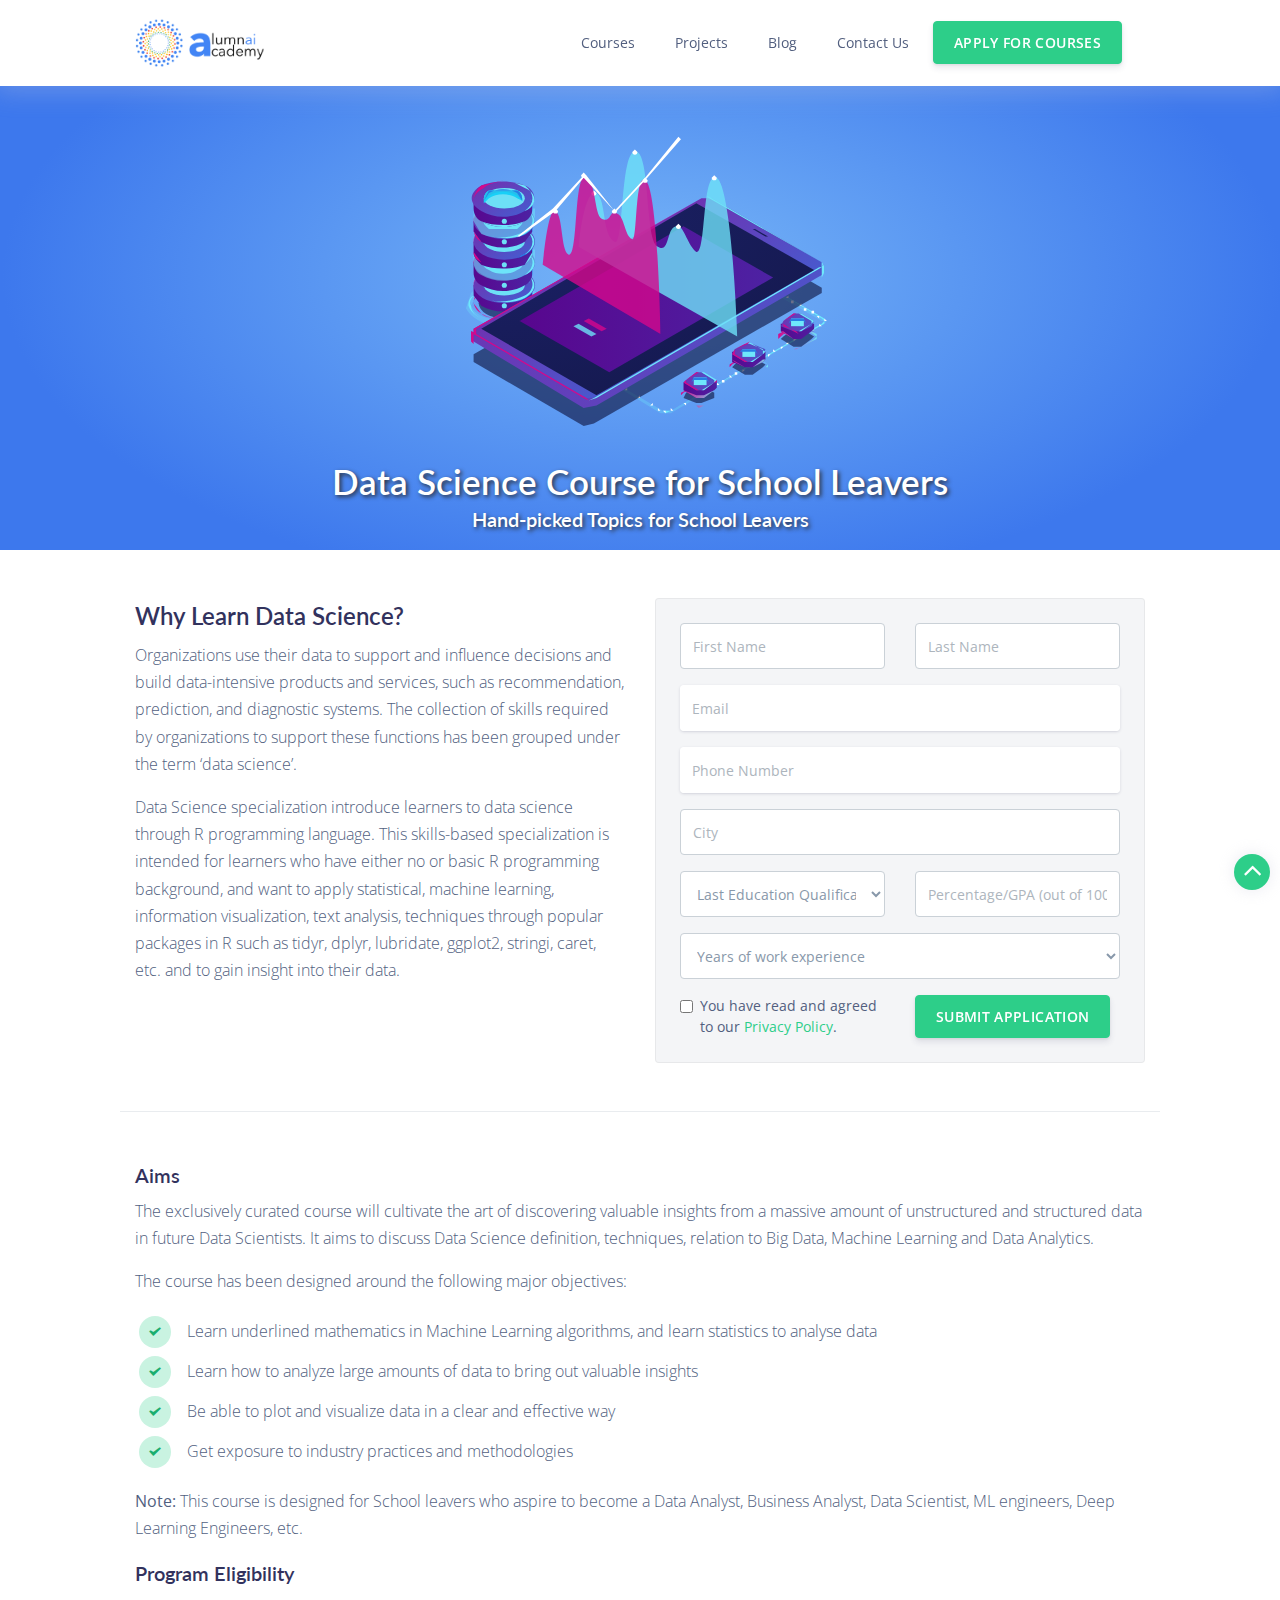
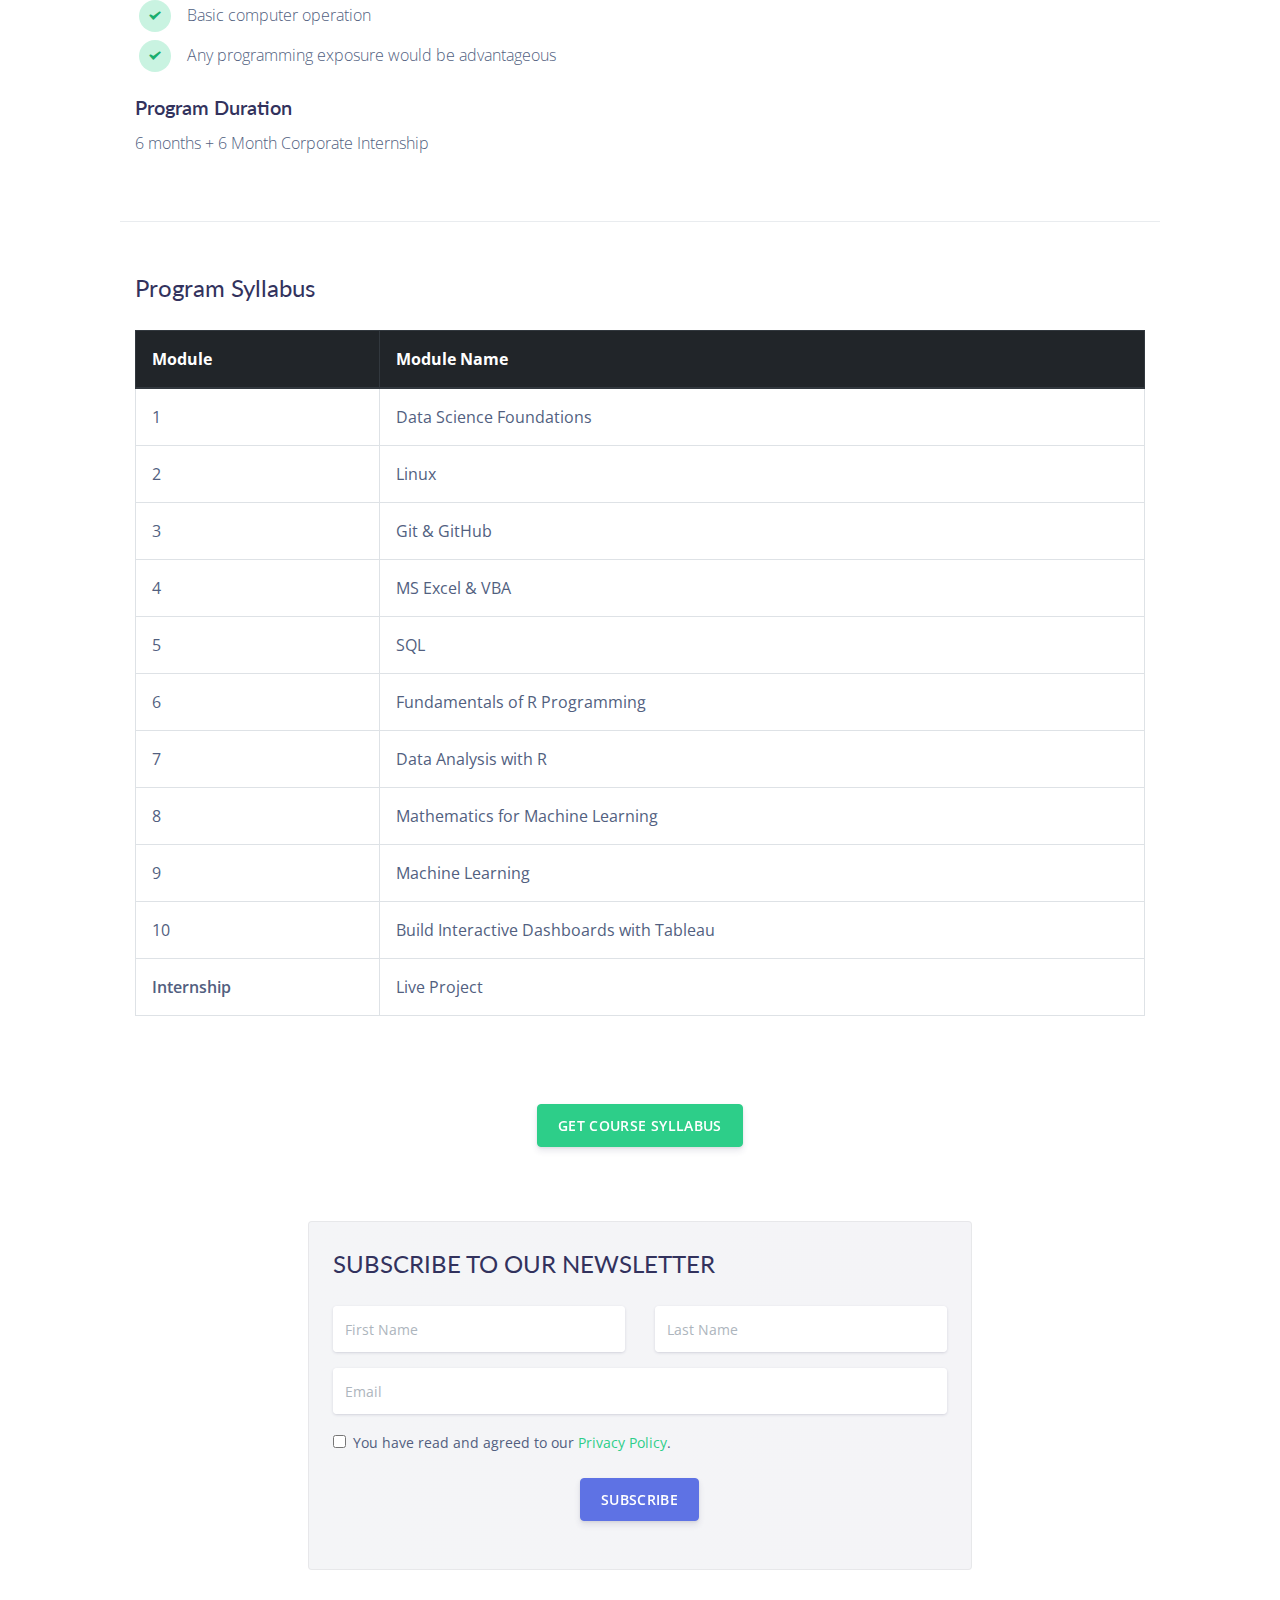
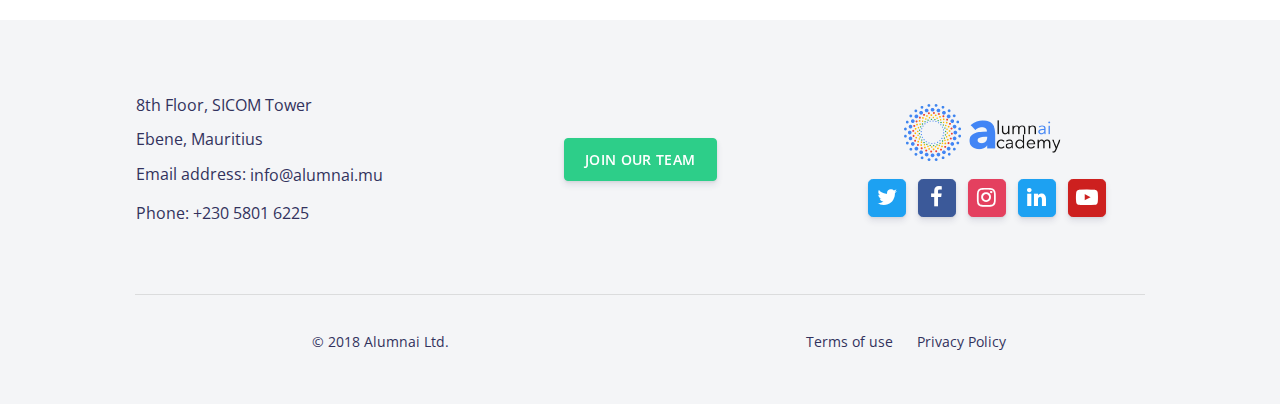
==== data-science-course-for-school-leavers.html @ 4c39f092 "Initial Commit" ====
<!DOCTYPE html>
<html lang="en">

<head>
    <meta charset="UTF-8">
    <meta name="viewport" content="width=device-width, initial-scale=1, shrink-to-fit=no">
    <meta name="description" content="Data Science internship live project to apply fundamentals using R Programming">
    <meta name="keywords" content="Data Science Projects,Data Science Programs,Data Science Specialization,fundamentals of datascience">
    <title>AlumnAI : Data Science Course for School Leavers</title>
    <link rel="shortcut icon" href="/assets/img/favicon-32x32.png" type="image/png">

    <!-- Google Tag Manager -->
    <script>(function(w,d,s,l,i){w[l]=w[l]||[];w[l].push({'gtm.start':
new Date().getTime(),event:'gtm.js'});var f=d.getElementsByTagName(s)[0],
j=d.createElement(s),dl=l!='dataLayer'?'&l='+l:'';j.async=true;j.src=
'https://www.googletagmanager.com/gtm.js?id='+i+dl;f.parentNode.insertBefore(j,f);
})(window,document,'script','dataLayer','GTM-K5B4SJC');</script>
    <!-- End Google Tag Manager -->


    <!-- Fonts -->
    <link href='https://fonts.googleapis.com/css?family=Lato' rel='stylesheet'>
    <link href="https://fonts.googleapis.com/css?family=Open+Sans:300,400,600,700" rel="stylesheet">


    <!-- Icons -->
    <link href="assets/vendor/nucleo/css/nucleo.css" rel="stylesheet">
    <link href="assets/css/perfect-scrollbar.css" rel="stylesheet">
    <link href="assets/vendor/font-awesome/css/font-awesome.min.css" rel="stylesheet">
    <link href="assets/css/material-scrolltop.css" rel="stylesheet" type="text/css">

    <!-- Theme CSS -->
    <link type="text/css" href="assets/css/argon.min.css" rel="stylesheet">
    <!-- <link rel="stylesheet" href="assets/css/starrr.css"> -->
    <link rel="stylesheet" href="assets/css/style.min.css">
</head>

<body>
    <!-- Google Tag Manager (noscript) -->
    <noscript><iframe src="https://www.googletagmanager.com/ns.html?id=GTM-K5B4SJC" height="0" width="0" style="display:none;visibility:hidden"></iframe></noscript>
    <!-- End Google Tag Manager (noscript) -->

    <header class="header-global">
        <nav id="navbar-main" class="navbar navbar-main navbar-expand-lg navbar-default fixed-top">
            <div class="container">
                <a class="navbar-brand mr-lg-5" href="/">
                    <div class="brand-img-wrapper"><img src="/assets/img/logo.png" alt="logo" style="height: 50px;"></div>
                </a>
                <button class="navbar-toggler" type="button" data-toggle="collapse" data-target="#navbar_global"
                    aria-controls="navbar_global" aria-expanded="false" aria-label="Toggle navigation">
                    <span class="navbar-toggler-icon"></span>
                </button>
                <div class="navbar-collapse collapse" id="navbar_global">
                    <div class="navbar-collapse-header">
                        <div class="row">
                            <div class="col-6 collapse-brand">
                                <a href="/">
                                    <img src="/assets/img/logo.png" alt="logo" style="height: 50px;">
                                </a>
                            </div>
                            <div class="col-6 collapse-close">
                                <button type="button" class="navbar-toggler" data-toggle="collapse" data-target="#navbar_global"
                                    aria-controls="navbar_global" aria-expanded="false" aria-label="Toggle navigation">
                                    <span></span>
                                    <span></span>
                                </button>
                            </div>
                        </div>
                    </div>

                    <div class="d-md-flex align-items-md-center justify-content-end" style="width: 100%;">
                        <ul class="navbar-nav navbar-nav-hover align-items-lg-center col-auto">
                            <!-- <li class="nav-item dropdown">
                        <a href="#" class="nav-link" data-toggle="dropdown" role="button">
                            <i class="ni ni-ui-04 d-lg-none"></i>
                            <span class="nav-link-inner--text">Programs</span>
                        </a>
                        <div class="dropdown-menu dropdown-menu-xl">
                            <div class="dropdown-menu-inner">
                                <a href="#" class="media d-flex align-items-center">
                                    <div class="media-body ml-3">
                                    <h6 class="heading text-primary mb-md-1">Data Sciences</h6>
                                    </div>
                                </a>
                                <a href="#" class="media d-flex align-items-center">
                                    <div class="media-body ml-3">
                                    <h6 class="heading text-primary mb-md-1">Marketing & Management</h6>
                                    </div>
                                </a>
                                <a href="#" class="media d-flex align-items-center">
                                    <div class="media-body ml-3">
                                    <h6 class="heading text-primary mb-md-1">Product Management</h6>
                                    </div>
                                </a>
                                <a href="#" class="media d-flex align-items-center">
                                    <div class="media-body ml-3">
                                    <h6 class="heading text-primary mb-md-1">Entrepreneurship</h6>
                                    </div>
                                </a>
                                <a href="#" class="media d-flex align-items-center">
                                    <div class="media-body ml-3">
                                    <h6 class="heading text-primary mb-md-1">Technology</h6>
                                    </div>
                                </a>
                            </div>
                        </div>
                    </li> -->
                            <li class="nav-item dropdown">
                                <a href="#" class="nav-link" data-toggle="dropdown" role="button">
                                    Courses
                                </a>
                                <div class="dropdown-menu dropdown-menu-xl">
                                    <div class="dropdown-menu-inner">
                                        <a href="/data-science-course-for-school-leavers.html" class="media d-flex align-items-center">
                                            <div class="media-body ml-3">
                                                <h6 class="heading mb-md-1">Data Science Course for School Leavers</h6>
                                            </div>
                                        </a>
                                        <a href="/masters-degree-course-in-artificial-intelligence.html" class="media d-flex align-items-center">
                                            <div class="media-body ml-3">
                                                <h6 class="heading mb-md-1">Master's Degree Course in Artificial
                                                    Intelligence(Mauritius)</h6>
                                            </div>
                                        </a>
                                        <a href="/masters-degree-course-in-blockchain.html" class="media d-flex align-items-center">
                                            <div class="media-body ml-3">
                                                <h6 class="heading mb-md-1">Master's Degree Course in Blockchain(Mauritius)</h6>
                                            </div>
                                        </a>
                                        <a href="/masters-degree-course-in-cyber-security.html" class="media d-flex align-items-center">
                                            <div class="media-body ml-3">
                                                <h6 class="heading mb-md-1">Master’s Degree in Cyber Security(Mauritius)</h6>
                                            </div>
                                        </a>
                                    </div>
                                </div>
                            </li>
                            <li class="nav-item">
                                <a href="/projects.html" class="nav-link">Projects</a>
                            </li>
                            <!-- <li class="nav-item">
                                <a href="/case-studies.html" class="nav-link">Case Studies</a>
                            </li> -->
                            <li class="nav-item">
                                <a href="/blog" class="nav-link">Blog</a>
                            </li>
                            <li class="nav-item">
                                <a href="#" class="nav-link" data-toggle="modal" data-target="#contact-us-form">Contact
                                    Us</a>
                            </li>
                            <li class="nav-item">
                                <a href="#" class="btn btn-success" data-toggle="modal" data-target="#modal-form">Apply
                                    For Courses</a>
                            </li>
                        </ul>
                    </div>

                </div>
            </div>
        </nav>
    </header>
    <main>
        <span class="back-top"><i class="fa fa-angle-up"></i></span>

        <!---Hero-->
        <div class="position-relative">
            <!-- shape Hero -->
            <section class="section section-lg section-shaped course-banner-section course-banner-1 p-0">
                <div class="container">
                    <div class="m-inner-wrapper">
                        <h1 class="display-3 text-white text-center">Data Science Course for School Leavers</h1>
                        <h5 class="display-3 text-white text-center">Hand-picked Topics for School Leavers</h5>
                    </div>
                </div>
                <!-- SVG separator -->
                <!-- <div class="separator separator-bottom separator-skew">
    <svg x="0" y="0" viewBox="0 0 2560 100" preserveAspectRatio="none" version="1.1" xmlns="http://www.w3.org/2000/svg">
        <polygon class="fill-white" points="2560 0 2560 100 0 100"></polygon>
    </svg>
    </div> -->
            </section>
            <!-- 1st Hero Variation -->
        </div>

        <section>
            <div class="container">
                <div class="row mt-5">
                    <div class="col-sm-12 col-md-6">
                        <h4 class="font-weight-bold">Why Learn Data Science?</h4>
                        <p>Organizations use their data to support and influence decisions and build data-intensive
                            products and services, such as recommendation, prediction, and diagnostic systems. The
                            collection of skills required by organizations to support these functions has been grouped
                            under the term ‘data science’.</p>
                        <p>Data Science specialization introduce learners to data science through R programming
                            language. This skills-based specialization is intended for learners who have either no or
                            basic R programming background, and want to apply statistical, machine learning,
                            information visualization, text analysis, techniques through popular packages in R such as
                            tidyr, dplyr, lubridate, ggplot2, stringi, caret, etc. and to gain insight into their data.</p>
                    </div>
                    <div class="col-sm-12 col-md-6">
                        <div class="card bg-secondary">
                            <div class="card-body">
                                <form action="https://alumnai.us19.list-manage.com/subscribe/post" method="POST" role="form">
                                    <input type="hidden" name="u" value="807142b55d0b4fc44e444f06b">
                                    <input type="hidden" name="id" value="afd27370fe">
                                    <div class="row">
                                        <div class="col-md-6">
                                            <div class="form-group">
                                                <input type="text" class="form-control" placeholder="First Name" name="MERGE1"
                                                    required="required">
                                            </div>
                                        </div>
                                        <div class="col-md-6">
                                            <div class="form-group">
                                                <input type="text" placeholder="Last Name" class="form-control" name="MERGE2"
                                                    required="required" />
                                            </div>
                                        </div>
                                    </div>
                                    <div class="form-group mb-3">
                                        <div class="input-group input-group-alternative">
                                            <input class="form-control" placeholder="Email" type="email" name="MERGE0"
                                                required="required">
                                        </div>
                                    </div>
                                    <div class="form-group mb-3">
                                        <div class="input-group input-group-alternative">
                                            <input class="form-control" placeholder="Phone Number" type="number" name="MERGE4"
                                                required="required">
                                        </div>
                                    </div>
                                    <div class="row">
                                        <div class="col-md-12">
                                            <div class="form-group">
                                                <input type="text" placeholder="City" class="form-control" name="MERGE5"
                                                    required="required" />
                                            </div>
                                        </div>
                                    </div>
                                    <!-- <div class="row">
                                    <div class="col-md-6">
                                        <div class="form-group">
                                        <input type="password" class="form-control" placeholder="Create Password">
                                        </div>
                                    </div>
                                    <div class="col-md-6">
                                        <div class="form-group">
                                        <input type="text" placeholder="City" class="form-control" />
                                        </div>
                                    </div>
                                </div> -->
                                    <div class="row">
                                        <div class="col-md-6">
                                            <select name="MERGE6" data-name="degree" required="required" class="form-input form-control degree-level"
                                                aria-required="true">
                                                <option value="" selected="selected">Last Education Qualification</option>
                                                <option value="B.Tech">B.Tech</option>
                                                <option value="B.E">B.E</option>
                                                <option value="BCA">BCA</option>
                                                <option value="BBA">BBA</option>
                                                <option value="B.Arch">B.Arch</option>
                                                <option value="BSc">BSc</option>
                                                <option value="B.Com">B.Com</option>
                                                <option value="B.A.">B.A.</option>
                                                <option value="B.Stats">B.Stats</option>
                                                <option value="MCA">MCA</option>
                                                <option value="MBA">MBA</option>
                                                <option value="MSc">MSc</option>
                                                <option value="M.A.">M.A.</option>
                                                <option value="M.Com">M.Com</option>
                                                <option value="PhD">PhD</option>
                                                <option value="M.Tech">M.Tech</option>
                                                <option value="Others">Others</option>
                                            </select>
                                        </div>
                                        <div class="col-md-6">
                                            <div class="form-group">
                                                <input type="text" placeholder="Percentage/GPA (out of 100)" class="form-control"
                                                    name="MERGE7" required="required" />
                                            </div>
                                        </div>
                                    </div>
                                    <div class="form-group mb-3">
                                        <select name="MERGE8" required="required" class="form-input form-control total-Years-Of-Exp-level"
                                            aria-required="true">
                                            <option value="" selected="selected">Years of work experience</option>
                                            <option value="0 - 2 years">0 - 2 years</option>
                                            <option value="2 - 5 years">2 - 5 years</option>
                                            <option value="5 - 10 years">5 - 10 years</option>
                                            <option value="10 years and above">10 years and above</option>
                                        </select>
                                    </div>
                                    <div class="row">
                                        <div class="col-md-6">
                                            <div class="form-check">
                                                <input type="checkbox" class="form-check-input" id="exampleCheck15"
                                                    required="required">
                                                <label class="form-check-label" for="exampleCheck15">You have read and
                                                    agreed to our <a href="/privacy-policy.html">Privacy Policy</a>.</label>
                                            </div>
                                        </div>
                                        <div class="col-md-6">
                                            <button type="submit" class="btn btn-success btn-fluid">Submit Application</button>
                                        </div>
                                    </div>
                                </form>
                            </div>
                        </div>
                    </div>
                </div>
                <div class="row mt-5 py-5 border-top">
                    <div class="col-sm-12 col-md-12">
                        <h5 class="font-weight-bold">Aims</h5>
                        <p>The exclusively curated course will cultivate the art of discovering valuable insights from
                            a massive amount of unstructured and structured data in future Data Scientists. It aims to
                            discuss Data Science definition, techniques, relation to Big Data, Machine Learning and
                            Data Analytics. </p>
                        <p>The course has been designed around the following major objectives:
                            <ul class="list-unstyled mt-2">
                                <li class="py-1 pl-1">
                                    <div class="d-flex align-items-center">
                                        <div>
                                            <div class="badge badge-circle badge-success mr-3">
                                                <i class="ni ni-check-bold"></i>
                                            </div>
                                        </div>
                                        <div>
                                            <p class="mb-0">Learn underlined mathematics in Machine Learning
                                                algorithms, and learn statistics to analyse data</p>
                                        </div>
                                    </div>
                                </li>
                                <li class="py-1 pl-1">
                                    <div class="d-flex align-items-center">
                                        <div>
                                            <div class="badge badge-circle badge-success mr-3">
                                                <i class="ni ni-check-bold"></i>
                                            </div>
                                        </div>
                                        <div>
                                            <p class="mb-0">Learn how to analyze large amounts of data to bring out
                                                valuable insights</p>
                                        </div>
                                    </div>
                                </li>
                                <li class="py-1 pl-1">
                                    <div class="d-flex align-items-center">
                                        <div>
                                            <div class="badge badge-circle badge-success mr-3">
                                                <i class="ni ni-check-bold"></i>
                                            </div>
                                        </div>
                                        <div>
                                            <p class="mb-0">Be able to plot and visualize data in a clear and effective
                                                way</p>
                                        </div>
                                    </div>
                                </li>
                                <li class="py-1 pl-1">
                                    <div class="d-flex align-items-center">
                                        <div>
                                            <div class="badge badge-circle badge-success mr-3">
                                                <i class="ni ni-check-bold"></i>
                                            </div>
                                        </div>
                                        <div>
                                            <p class="mb-0">Get exposure to industry practices and methodologies</p>
                                        </div>
                                    </div>
                                </li>
                            </ul>
                        </p>
                        <p><strong>Note:</strong> This course is designed for School leavers who aspire to become a
                            Data Analyst,
                            Business Analyst, Data Scientist, ML engineers, Deep Learning Engineers, etc.</p>
                        <h5 class="font-weight-bold">Program Eligibility</h5>
                        <ul class="list-unstyled mt-2">
                            <li class="py-1 pl-1">
                                <div class="d-flex align-items-center">
                                    <div>
                                        <div class="badge badge-circle badge-success mr-3">
                                            <i class="ni ni-check-bold"></i>
                                        </div>
                                    </div>
                                    <div>
                                        <p class="mb-0">Basic computer operation</p>
                                    </div>
                                </div>
                            </li>
                            <li class="py-1 pl-1">
                                <div class="d-flex align-items-center">
                                    <div>
                                        <div class="badge badge-circle badge-success mr-3">
                                            <i class="ni ni-check-bold"></i>
                                        </div>
                                    </div>
                                    <div>
                                        <p class="mb-0">Any programming exposure would be advantageous</p>
                                    </div>
                                </div>
                            </li>
                        </ul>
                        <h5 class="font-weight-bold">Program Duration</h5>
                        <p>6 months + 6 Month Corporate Internship</p>
                        <!-- <h5 class="font-weight-bold">Target Audience:</h5>
                        <p>This course is designed for the aspiring Data Analyst, Business Analyst, Data Scientist, ML
                            engineers, Deep Learning Engineers</p> -->
                    </div>
                </div>
                <!-- <div class="row">
            <h4>Program Syllabus</h4>
            <p>The curriculum has been developed by IIIT Bangalore and Natural Language Processing companies. This program will teach you end to end skills - a thorough understanding of fundamental concepts and thinking beyond tools.</p>
            
            <div id="accordion" style="width: 100%;">
                    <div class="card">
                        <div class="card-header py-1 pl-1 bg-primary" id="headingOne">
                        <h5 class="mb-0">
                            <button class="btn btn-link text-left text-white btn-block btn-icon" data-toggle="collapse" data-target="#collapseOne" aria-expanded="true" aria-controls="collapseOne">
                                <span class="btn-inner--icon"><i class="ni ni-fat-add"></i></span>
                                <span class="btn-inner--text">Preparatory Sessions</span>
                            </button>
                        </h5>
                        </div>
                    
                        <div id="collapseOne" class="collapse show" aria-labelledby="headingOne" data-parent="#accordion">
                        <div class="card-body">
                            Lorem ipsum, dolor sit amet consectetur adipisicing elit. Corporis reprehenderit, consectetur autem nemo hic numquam architecto quia, magnam rem ullam nesciunt. Quibusdam cumque earum repellendus recusandae rerum, corporis suscipit impedit.Lorem ipsum dolor sit amet consectetur adipisicing elit. Repudiandae, temporibus iure! Iste beatae earum officia nostrum tenetur cupiditate est, quia itaque, repellendus rerum sunt exercitationem incidunt, voluptatum aperiam. Odit, ipsum.
                        </div>
                        </div>
                    </div>
                    <div class="card">
                        <div class="card-header py-1 pl-1 bg-primary" id="heading-2">
                        <h5 class="mb-0">
                            <button class="btn btn-link text-left text-white btn-block btn-icon" data-toggle="collapse" data-target="#collapse-2" aria-expanded="false" aria-controls="collapse-2">
                                <span class="btn-inner--icon"><i class="ni ni-fat-add"></i></span>
                                <span class="btn-inner--text">Statistics Essentials</span>
                            </button>
                        </h5>
                        </div>
                    
                        <div id="collapse-2" class="collapse" aria-labelledby="heading-2" data-parent="#accordion">
                        <div class="card-body">
                            Lorem ipsum, dolor sit amet consectetur adipisicing elit. Corporis reprehenderit, consectetur autem nemo hic numquam architecto quia, magnam rem ullam nesciunt. Quibusdam cumque earum repellendus recusandae rerum, corporis suscipit impedit.Lorem ipsum dolor sit amet consectetur adipisicing elit. Repudiandae, temporibus iure! Iste beatae earum officia nostrum tenetur cupiditate est, quia itaque, repellendus rerum sunt exercitationem incidunt, voluptatum aperiam. Odit, ipsum.
                        </div>
                        </div>
                    </div>
                    <div class="card">
                        <div class="card-header py-1 pl-1 bg-primary" id="heading-3">
                        <h5 class="mb-0">
                            <button class="btn btn-link text-left text-white btn-block btn-icon" data-toggle="collapse" data-target="#collapse-3" aria-expanded="false" aria-controls="collapse-2">
                                <span class="btn-inner--icon"><i class="ni ni-fat-add"></i></span>
                                <span class="btn-inner--text">Foundational Machine Learning</span>
                            </button>
                        </h5>
                        </div>
                    
                        <div id="collapse-3" class="collapse" aria-labelledby="heading-3" data-parent="#accordion">
                        <div class="card-body">
                            Lorem ipsum, dolor sit amet consectetur adipisicing elit. Corporis reprehenderit, consectetur autem nemo hic numquam architecto quia, magnam rem ullam nesciunt. Quibusdam cumque earum repellendus recusandae rerum, corporis suscipit impedit.Lorem ipsum dolor sit amet consectetur adipisicing elit. Repudiandae, temporibus iure! Iste beatae earum officia nostrum tenetur cupiditate est, quia itaque, repellendus rerum sunt exercitationem incidunt, voluptatum aperiam. Odit, ipsum.
                        </div>
                        </div>
                    </div>
                    <div class="card">
                        <div class="card-header py-1 pl-1 bg-primary" id="heading-4">
                        <h5 class="mb-0">
                            <button class="btn btn-link text-left text-white btn-block btn-icon" data-toggle="collapse" data-target="#collapse-4" aria-expanded="false" aria-controls="collapse-2">
                                <span class="btn-inner--icon"><i class="ni ni-fat-add"></i></span>
                                <span class="btn-inner--text">Advanced Machine Learning</span>
                            </button>
                        </h5>
                        </div>
                    
                        <div id="collapse-4" class="collapse" aria-labelledby="heading-4" data-parent="#accordion">
                        <div class="card-body">
                            Lorem ipsum, dolor sit amet consectetur adipisicing elit. Corporis reprehenderit, consectetur autem nemo hic numquam architecto quia, magnam rem ullam nesciunt. Quibusdam cumque earum repellendus recusandae rerum, corporis suscipit impedit.Lorem ipsum dolor sit amet consectetur adipisicing elit. Repudiandae, temporibus iure! Iste beatae earum officia nostrum tenetur cupiditate est, quia itaque, repellendus rerum sunt exercitationem incidunt, voluptatum aperiam. Odit, ipsum.
                        </div>
                        </div>
                    </div>
                    <div class="card">
                        <div class="card-header py-1 pl-1 bg-primary" id="heading-5">
                        <h5 class="mb-0">
                            <button class="btn btn-link text-left text-white btn-block btn-icon" data-toggle="collapse" data-target="#collapse-5" aria-expanded="false" aria-controls="collapse-2">
                                <span class="btn-inner--icon"><i class="ni ni-fat-add"></i></span>
                                <span class="btn-inner--text">Natural Language Processing</span>
                            </button>
                        </h5>
                        </div>
                    
                        <div id="collapse-5" class="collapse" aria-labelledby="heading-5" data-parent="#accordion">
                        <div class="card-body">
                            Lorem ipsum, dolor sit amet consectetur adipisicing elit. Corporis reprehenderit, consectetur autem nemo hic numquam architecto quia, magnam rem ullam nesciunt. Quibusdam cumque earum repellendus recusandae rerum, corporis suscipit impedit.Lorem ipsum dolor sit amet consectetur adipisicing elit. Repudiandae, temporibus iure! Iste beatae earum officia nostrum tenetur cupiditate est, quia itaque, repellendus rerum sunt exercitationem incidunt, voluptatum aperiam. Odit, ipsum.
                        </div>
                        </div>
                    </div>
                </div>
        </div> -->
                <div class="row py-5 border-top">
                    <div class="col-sm-12 col-md-12">
                        <h4>Program Syllabus</h4>
                        <table class="table table-bordered mt-4">
                            <thead class="thead-dark">
                                <tr>
                                    <th scope="col">Module</th>
                                    <th scope="col">Module Name</th>
                                </tr>
                            </thead>
                            <tbody>
                                <tr>
                                    <td>1</td>
                                    <td>Data Science Foundations </td>
                                </tr>
                                <tr>
                                    <td>2</td>
                                    <td>Linux</td>
                                </tr>
                                <tr>
                                    <td>3</td>
                                    <td>Git & GitHub</td>
                                </tr>
                                <tr>
                                    <td>4</td>
                                    <td>MS Excel & VBA</td>
                                </tr>
                                <tr>
                                    <td>5</td>
                                    <td>SQL</td>
                                </tr>
                                <tr>
                                    <td>6</td>
                                    <td>Fundamentals of R Programming</td>
                                </tr>
                                <tr>
                                    <td>7</td>
                                    <td>Data Analysis with R</td>
                                </tr>
                                <tr>
                                    <td>8</td>
                                    <td>Mathematics for Machine Learning</td>
                                </tr>
                                <tr>
                                    <td>9</td>
                                    <td>Machine Learning</td>
                                </tr>
                                <tr>
                                    <td>10</td>
                                    <td>Build Interactive Dashboards with Tableau</td>
                                </tr>
                                <tr>
                                    <td class="font-weight-bold">Internship</td>
                                    <td>Live Project</td>
                                </tr>
                            </tbody>
                        </table>
                    </div>
                </div>
            </div>
        </section>
        <section class="py-4">
            <div class="container text-center">
                <button class="btn btn-success" data-toggle="modal" data-target="#modal-syllabus">GET COURSE SYLLABUS</button>
            </div>
        </section>
        <section class="content-section">
            <div class="container">
                <div class="row justify-content-center">
                    <div class="col-lg-8">
                        <div class="card bg-gradient-secondary">
                            <div class="card-body p-lg-4">
                                <h4>SUBSCRIBE TO OUR NEWSLETTER</h4>
                                <form action="https://alumnai.us19.list-manage.com/subscribe/post" method="POST" role="form"
                                    class="mt-4">
                                    <input type="hidden" name="u" value="807142b55d0b4fc44e444f06b">
                                    <input type="hidden" name="id" value="610ec03260">
                                    <div class="row">
                                        <div class="col-sm-12 col-md-6">
                                            <div class="form-group mb-3">
                                                <div class="input-group input-group-alternative">
                                                    <input class="form-control" placeholder="First Name" type="text"
                                                        name="MERGE1" required="required">
                                                </div>
                                            </div>
                                        </div>
                                        <div class="col-sm-12 col-md-6">
                                            <div class="form-group mb-3">
                                                <div class="input-group input-group-alternative">
                                                    <input class="form-control" placeholder="Last Name" type="text"
                                                        name="MERGE2" required="required">
                                                </div>
                                            </div>
                                        </div>
                                    </div>
                                    <div class="form-group mb-3">
                                        <div class="input-group input-group-alternative">
                                            <input class="form-control" placeholder="Email" type="email" name="MERGE0"
                                                required="required">
                                        </div>
                                    </div>
                                    <div class="form-check">
                                        <input type="checkbox" class="form-check-input" id="exampleCheck12" required="required">
                                        <label class="form-check-label" for="exampleCheck12">You have read and agreed
                                            to our <a href="/privacy-policy.html">Privacy Policy</a>.</label>
                                    </div>
                                    <div class="text-center">
                                        <button type="submit" class="btn btn-primary my-4">SUBSCRIBE</button>
                                    </div>
                                </form>
                            </div>
                        </div>
                    </div>
                </div>
            </div>
        </section>
        <!------------>
    </main>
    <footer class="footer pt-1">
        <div class="container">
            <div class="row row-grid align-items-center my-md">
                <div class="col-lg-4 d-flex justify-content-center">
                    <ul class="footer-list">
                        <li>8th Floor, SICOM Tower</li>
                        <li>Ebene, Mauritius</li>
                        <li>Email address: <svg height="30" width="200">
                                <text x="0" y="15" fill="#32325d"><svg height="30" width="200">
                                        <text x="0" y="20" fill="#32325d">info@alumnai.mu
                                        </text>
                                        Sorry, your browser does not support inline SVG.The email id is info@alumnai.mu
                                    </svg>
                                </text>
                                Sorry, your browser does not support inline SVG.The email id is <svg height="30" width="200">
                                    <text x="0" y="20" fill="#32325d">info@alumnai.mu
                                    </text>
                                    Sorry, your browser does not support inline SVG.The email id is info@alumnai.mu
                                </svg>
                            </svg></li>
                        <li>Phone: +230 5801 6225</li>
                    </ul>
                </div>
                <div class="col-lg-4 d-flex justify-content-center">
                    <a href="http://angel.co/AlumnAi" class="btn btn-success">Join Our Team</a>
                </div>
                <div class="col-lg-4 text-lg-center btn-wrapper justify-content-center">

                    <div class="col-sm-6 col-md-6 col-lg-6 text-center logo-in-the-footer ">
                        <img src="/assets/img/logo.png" alt="AlumnAi Academy">
                    </div>
                    <div class="col-sm-12 col-md-12 col-lg-12 pt-3 text-center">
                        <a target="_blank" href="https://twitter.com/AlumnAIAcademy" class="btn btn-neutral btn-icon-only btn-twitter btn-round btn-lg">
                            <i class="fa fa-twitter"></i>
                        </a>
                        <a target="_blank" href="https://www.facebook.com/alumnAIacademy/" class="btn btn-neutral btn-icon-only btn-facebook btn-round btn-lg">
                            <i class="fa fa-facebook"></i>
                        </a>
                        <a target="_blank" href="https://www.instagram.com/alumnaiacademy/" class="btn btn-neutral btn-icon-only btn-instagram btn-lg">
                            <i class="fa fa-instagram"></i>
                        </a>
                        <a target="_blank" href="https://www.linkedin.com/company/alumnai-academy " class="btn btn-neutral btn-icon-only btn-twitter btn-lg btn-round">
                            <i class="fa fa-linkedin"></i>
                        </a>
                        <a target="_blank" href="https://www.youtube.com/channel/UCIb_XjMd_xTw-1oLkEXlV1Q" class="btn btn-neutral btn-icon-only btn-youtube btn-lg btn-round">
                            <i class="fa fa-youtube-play"></i>
                        </a>
                    </div>
                </div>
            </div>
            <hr>
            <div class="row align-items-center justify-content-md-between">
                <div class="col-md-6 text-center">
                    <div class="copyright">
                        &copy; 2018
                        Alumnai Ltd.
                    </div>
                </div>
                <div class="col-md-6 d-flex justify-content-center">
                    <ul class="nav nav-footer justify-content-end">
                        <li class="nav-item">
                            <a href="/terms-of-use.html" class="nav-link" style="color: #32325d!important;">Terms of
                                use</a>
                        </li>
                        <li class="nav-item">
                            <a href="/privacy-policy.html" class="nav-link" style="color: #32325d!important;">Privacy
                                Policy</a>
                        </li>
                    </ul>
                </div>
            </div>
        </div>
    </footer>

    <!-- Modal -->
    <div class="modal fade" id="modal-form" tabindex="-1" role="dialog" aria-labelledby="modal-form" aria-hidden="true">
        <div class="modal-dialog modal- modal-dialog-centered modal-sm" role="document">
            <div class="modal-content">
                <div class="modal-body p-0">
                    <div class="card bg-secondary shadow border-0">
                        <div class="card-body px-lg-5 py-lg-5">
                            <div class="text-center text-muted mb-4">
                                <button type="button" class="close" data-dismiss="modal">&times;</button>
                                <h5>Register for AlumnAi</h5>
                            </div>
                            <form action="https://alumnai.us19.list-manage.com/subscribe/post" method="POST" role="form">
                                <input type="hidden" name="u" value="807142b55d0b4fc44e444f06b">
                                <input type="hidden" name="id" value="b1cf190bf2">
                                <div class="form-group mb-3">
                                    <div class="input-group input-group-alternative">
                                        <input class="form-control" placeholder="First Name" name="MERGE1" type="text"
                                            required="required">
                                    </div>
                                </div>
                                <div class="form-group mb-3">
                                    <div class="input-group input-group-alternative">
                                        <input class="form-control" placeholder="Last Name" name="MERGE2" type="text"
                                            required="required">
                                    </div>
                                </div>
                                <div class="form-group mb-3">
                                    <div class="input-group input-group-alternative">
                                        <input class="form-control" placeholder="Email" name="MERGE0" type="email"
                                            required="required">
                                    </div>
                                </div>
                                <div class="form-group mb-3">
                                    <div class="input-group input-group-alternative">
                                        <input class="form-control" placeholder="Phone Number" name="MERGE4" type="number"
                                            required="required">
                                    </div>
                                </div>
                                <div class="form-group mb-3">
                                    <select name="MERGE5" id="MERGE5""  required=" required" class="form-input form-control degree-level"
                                        aria-required="true">
                                        <option value="" selected="selected">Last Education Qualification</option>
                                        <option value="B.Tech">B.Tech</option>
                                        <option value="B.E">B.E</option>
                                        <option value="BCA">BCA</option>
                                        <option value="BBA">BBA</option>
                                        <option value="B.Arch">B.Arch</option>
                                        <option value="BSc">BSc</option>
                                        <option value="B.Com">B.Com</option>
                                        <option value="B.A.">B.A.</option>
                                        <option value="B.Stats">B.Stats</option>
                                        <option value="MCA">MCA</option>
                                        <option value="MBA">MBA</option>
                                        <option value="MSc">MSc</option>
                                        <option value="M.A.">M.A.</option>
                                        <option value="M.Com">M.Com</option>
                                        <option value="PhD">PhD</option>
                                        <option value="M.Tech">M.Tech</option>
                                        <option value="Others">Others</option>
                                    </select>
                                </div>
                                <div class="form-group mb-3">
                                    <div class="input-group input-group-alternative">
                                        <input class="form-control" placeholder="Occupation" name="MERGE6" type="text"
                                            required="required">
                                    </div>
                                </div>
                                <div class="form-group mb-3">
                                    <select name="MMERGE9" id="MMERGE9" required=" required" class="form-input form-control degree-level"
                                        aria-required="true">
                                        <option value="" selected="selected">Course Interested In</option>
                                        <option value="Data Science Course for School Leavers">Data Science Course for School Leavers</option>
                                        <option value="Master's Degree Course in Artificial
                                        Intelligence">Master's Degree Course in Artificial
                                        Intelligence</option>
                                        <option value="Master's Degree Course in Blockchain">Master's Degree Course in Blockchain</option>
                                        <option value="Master’s Degree in Cyber Security">Master’s Degree in Cyber Security</option>
                                    </select>
                                </div>
                                <div class="form-group mb-3">
                                    <div class="input-group input-group-alternative">
                                        <input class="form-control" placeholder="Nationality" type="text" name="MERGE8"
                                            required="required">
                                    </div>
                                </div>
                                <div class="form-check">
                                    <input type="checkbox" class="form-check-input" id="exampleCheck1" required="required">
                                    <label class="form-check-label" for="exampleCheck1">You have read and agreed to our
                                        <a href="/privacy-policy.html">Privacy Policy</a>.</label>
                                </div>
                                <div class="text-center">
                                    <button type="submit" class="btn btn-primary my-4">Submit</button>
                                </div>
                            </form>
                        </div>
                    </div>
                </div>
            </div>
        </div>
    </div>
    <div class="modal fade" id="modal-application" tabindex="-1" role="dialog" aria-labelledby="modal-form" aria-hidden="true">
        <div class="modal-dialog modal- modal-dialog-centered" role="document">
            <div class="modal-content">
                <div class="modal-body p-0">
                    <div class="card bg-secondary shadow border-0">
                        <div class="card-body px-lg-5 py-lg-5">
                            <div class="text-center text-muted mb-4">
                                <h4>Download the detailed syllabus</h4>
                                <h6>Fill in your details here and download a detailed syllabus of the course</h6>
                            </div>
                            <form role="form">
                                <div class="row">
                                    <div class="col-md-6">
                                        <div class="form-group">
                                            <input type="text" class="form-control" placeholder="First Name">
                                        </div>
                                    </div>
                                    <div class="col-md-6">
                                        <div class="form-group">
                                            <input type="text" placeholder="Last Name" class="form-control" />
                                        </div>
                                    </div>
                                </div>
                                <div class="form-group mb-3">
                                    <div class="input-group input-group-alternative">
                                        <input class="form-control" placeholder="Email" type="email">
                                    </div>
                                </div>
                                <div class="form-group mb-3">
                                    <div class="input-group input-group-alternative">
                                        <input class="form-control" placeholder="Phone Number" type="number">
                                    </div>
                                </div>
                                <div class="row">
                                    <div class="col-md-6">
                                        <div class="form-group">
                                            <input type="password" class="form-control" placeholder="Create Password">
                                        </div>
                                    </div>
                                    <div class="col-md-6">
                                        <div class="form-group">
                                            <input type="text" placeholder="City" class="form-control" />
                                        </div>
                                    </div>
                                </div>
                                <div class="row">
                                    <div class="col-md-6">
                                        <select name="lastEduQualification" data-name="degree" required="required"
                                            class="form-input form-control degree-level" aria-required="true">
                                            <option value="" selected="selected">Last Education Qualification</option>
                                            <option value="B.Tech">B.Tech</option>
                                            <option value="B.E">B.E</option>
                                            <option value="BCA">BCA</option>
                                            <option value="BBA">BBA</option>
                                            <option value="B.Arch">B.Arch</option>
                                            <option value="BSc">BSc</option>
                                            <option value="B.Com">B.Com</option>
                                            <option value="B.A.">B.A.</option>
                                            <option value="B.Stats">B.Stats</option>
                                            <option value="MCA">MCA</option>
                                            <option value="MBA">MBA</option>
                                            <option value="MSc">MSc</option>
                                            <option value="M.A.">M.A.</option>
                                            <option value="M.Com">M.Com</option>
                                            <option value="PhD">PhD</option>
                                            <option value="M.Tech">M.Tech</option>
                                            <option value="Others">Others</option>
                                        </select>
                                    </div>
                                    <div class="col-md-6">
                                        <div class="form-group">
                                            <input type="text" placeholder="Percentage/GPA (out of 100)" class="form-control" />
                                        </div>
                                    </div>
                                </div>
                                <div class="form-group mb-3">
                                    <select name="yearsOfExp" required="required" class="form-input form-control total-Years-Of-Exp-level"
                                        aria-required="true">
                                        <option value="" selected="selected">Years of work experience</option>
                                        <option value="0 - 2 years">0 - 2 years</option>
                                        <option value="2 - 5 years">2 - 5 years</option>
                                        <option value="5 - 10 years">5 - 10 years</option>
                                        <option value="10 years and above">10 years and above</option>
                                    </select>
                                </div>
                                <div class="row">
                                    <div class="col-md-6">
                                        <div class="form-check">
                                            <input type="checkbox" class="form-check-input" id="exampleCheck13">
                                            <label class="form-check-label" for="exampleCheck13">I agree to Terms &
                                                conditions.</label>
                                        </div>
                                    </div>
                                    <div class="col-md-6">
                                        <button class="btn btn-success btn-fluid">Submit Application</button>
                                    </div>
                                </div>
                            </form>
                        </div>
                    </div>
                </div>
            </div>
        </div>
    </div>
    <div class="modal fade" id="modal-syllabus" tabindex="-1" role="dialog" aria-labelledby="modal-form" aria-hidden="true">
        <div class="modal-dialog modal- modal-dialog-centered" role="document">
            <div class="modal-content">
                <div class="modal-body p-0">
                    <div class="card bg-secondary shadow border-0">
                        <div class="card-body px-lg-5 py-lg-5">
                            <div class="text-center text-muted mb-4">
                                <h4>Course Syllabus</h4>
                                <h6>Data Science Course for School Leavers</h6>
                            </div>
                            <form action="https://alumnai.us19.list-manage.com/subscribe/post" method="POST" role="form">
                                <input type="hidden" name="u" value="807142b55d0b4fc44e444f06b">
                                <input type="hidden" name="id" value="af40797edb">
                                <div class="row">
                                    <div class="col-md-6">
                                        <div class="form-group">
                                            <input type="text" class="form-control" placeholder="First Name" name="MERGE1"
                                                required="required">
                                        </div>
                                    </div>
                                    <div class="col-md-6">
                                        <div class="form-group">
                                            <input type="text" placeholder="Last Name" class="form-control" name="MERGE2"
                                                required="required" />
                                        </div>
                                    </div>
                                </div>
                                <div class="form-group mb-3">
                                    <div class="input-group input-group-alternative">
                                        <input class="form-control" placeholder="Email" type="email" name="MERGE0"
                                            required="required">
                                    </div>
                                </div>
                                <div class="form-group mb-3">
                                    <div class="input-group input-group-alternative">
                                        <input class="form-control" placeholder="Phone Number" type="number" name="MERGE4"
                                            required="required">
                                    </div>
                                </div>
                                <div class="form-group mb-3">
                                    <div class="input-group input-group-alternative">
                                        <input class="form-control" placeholder="Occupation" type="text" name="MERGE5"
                                            required="required">
                                    </div>
                                </div>
                                <div class="form-check">
                                    <input type="checkbox" class="form-check-input" id="exampleCheck14" required="required">
                                    <label class="form-check-label" for="exampleCheck14">You have read and agreed to
                                        our <a href="/privacy-policy.html">Privacy Policy</a>.</label>
                                </div>
                                <div class="mb-3 mt-3 text-center">
                                    <button class="btn btn-success btn-fluid">GET COURSE SYLLABUS</button>
                                </div>
                            </form>
                        </div>
                    </div>
                </div>
            </div>
        </div>
    </div>
    <div class="modal fade" id="contact-us-form" tabindex="-1" role="dialog" aria-labelledby="modal-form" aria-hidden="true">
        <div class="modal-dialog modal- modal-dialog-centered" role="document">
            <div class="modal-content">
                <div class="modal-body p-0">
                    <div class="card bg-secondary shadow border-0">
                        <div class="card-body px-lg-5 py-lg-5">
                            <div class="text-center text-muted mb-4">
                                <h5>Contact Us</h5>
                            </div>
                            <form action="https://alumnai.us19.list-manage.com/subscribe/post" method="POST" role="form">
                                <input type="hidden" name="u" value="807142b55d0b4fc44e444f06b">
                                <input type="hidden" name="id" value="467c68623e">
                                <div class="form-group mb-3">
                                    <div class="input-group input-group-alternative">
                                        <input class="form-control" placeholder="First Name" name="MERGE1" type="text"
                                            required="required">
                                    </div>
                                </div>
                                <div class="form-group mb-3">
                                    <div class="input-group input-group-alternative">
                                        <input class="form-control" placeholder="Last Name" name="MERGE2" type="text"
                                            required="required">
                                    </div>
                                </div>
                                <div class="form-group mb-3">
                                    <div class="input-group input-group-alternative">
                                        <input class="form-control" placeholder="Email" name="MERGE0" type="email"
                                            required="required">
                                    </div>
                                </div>
                                <div class="form-group mb-3">
                                    <textarea class="form-control" id="exampleFormControlTextarea1" rows="3"
                                        placeholder="Write you message here..." name="MERGE5" required="required"></textarea>
                                </div>
                                <div class="text-center">
                                    <button type="submit" class="btn btn-primary my-4">Submit</button>
                                </div>
                            </form>
                        </div>
                    </div>
                </div>
            </div>
        </div>
    </div>
    <!-- <button class="material-scrolltop" type="button"></button> -->

    <!-- Core -->
    <script src="assets/vendor/jquery/jquery.min.js"></script>
    <script src="assets/vendor/popper/popper.min.js"></script>
    <script src="assets/vendor/bootstrap/bootstrap.min.js"></script>
    <!-- <script src="assets/vendor/headroom/headroom.min.js"></script> -->

    <!-- Theme JS -->
    <script src="/assets/js/argon.min.js"></script>
    <!-- <script src="/assets/js/starrr.js"></script> -->
    <script src="assets/js/perfect-scrollbar.js"></script>
    <script src="/assets/js/material-scrolltop.js"></script>
    <script src="/assets/js/main.min.js"></script>
</body>

</html>
---- assets/vendor/nucleo/css/nucleo.css ----
/*--------------------------------

hermes-dashboard-icons Web Font - built using nucleoapp.com
License - nucleoapp.com/license/

-------------------------------- */
@font-face {
  font-family: 'NucleoIcons';
  src: url('../fonts/nucleo-icons.eot');
  src: url('../fonts/nucleo-icons.eot') format('embedded-opentype'), url('../fonts/nucleo-icons.woff2') format('woff2'), url('../fonts/nucleo-icons.woff') format('woff'), url('../fonts/nucleo-icons.ttf') format('truetype'), url('../fonts/nucleo-icons.svg') format('svg');
  font-weight: normal;
  font-style: normal;
}
/*------------------------
    base class definition
-------------------------*/
.ni {
  display: inline-block;
  font: normal normal normal 14px/1 NucleoIcons;
  font-size: inherit;
  text-rendering: auto;
  -webkit-font-smoothing: antialiased;
  -moz-osx-font-smoothing: grayscale;
}
/*------------------------
  change icon size
-------------------------*/
.ni-lg {
  font-size: 1.33333333em;
  line-height: 0.75em;
  vertical-align: -15%;
}
.ni-2x {
  font-size: 2em;
}
.ni-3x {
  font-size: 3em;
}
.ni-4x {
  font-size: 4em;
}
.ni-5x {
  font-size: 5em;
}

/*----------------------------------
  add a square/circle background
-----------------------------------*/
.ni.square,
.ni.circle {
  padding: 0.33333333em;
  vertical-align: -16%;
  background-color: #eee;
}
.ni.circle {
  border-radius: 50%;
}
/*------------------------
  list icons
-------------------------*/
.ni-ul {
  padding-left: 0;
  margin-left: 2.14285714em;
  list-style-type: none;
}
.ni-ul > li {
  position: relative;
}
.ni-ul > li > .ni {
  position: absolute;
  left: -1.57142857em;
  top: 0.14285714em;
  text-align: center;
}
.ni-ul > li > .ni.lg {
  top: 0;
  left: -1.35714286em;
}
.ni-ul > li > .ni.circle,
.ni-ul > li > .ni.square {
  top: -0.19047619em;
  left: -1.9047619em;
}
/*------------------------
  spinning icons
-------------------------*/
.ni.spin {
  -webkit-animation: nc-spin 2s infinite linear;
  -moz-animation: nc-spin 2s infinite linear;
  animation: nc-spin 2s infinite linear;
}
@-webkit-keyframes nc-spin {
  0% {
    -webkit-transform: rotate(0deg);
  }
  100% {
    -webkit-transform: rotate(360deg);
  }
}
@-moz-keyframes nc-spin {
  0% {
    -moz-transform: rotate(0deg);
  }
  100% {
    -moz-transform: rotate(360deg);
  }
}
@keyframes nc-spin {
  0% {
    -webkit-transform: rotate(0deg);
    -moz-transform: rotate(0deg);
    -ms-transform: rotate(0deg);
    -o-transform: rotate(0deg);
    transform: rotate(0deg);
  }
  100% {
    -webkit-transform: rotate(360deg);
    -moz-transform: rotate(360deg);
    -ms-transform: rotate(360deg);
    -o-transform: rotate(360deg);
    transform: rotate(360deg);
  }
}
/*------------------------
  rotated/flipped icons
-------------------------*/
.ni.rotate-90 {
  filter: progid:DXImageTransform.Microsoft.BasicImage(rotation=1);
  -webkit-transform: rotate(90deg);
  -moz-transform: rotate(90deg);
  -ms-transform: rotate(90deg);
  -o-transform: rotate(90deg);
  transform: rotate(90deg);
}
.ni.rotate-180 {
  filter: progid:DXImageTransform.Microsoft.BasicImage(rotation=2);
  -webkit-transform: rotate(180deg);
  -moz-transform: rotate(180deg);
  -ms-transform: rotate(180deg);
  -o-transform: rotate(180deg);
  transform: rotate(180deg);
}
.ni.rotate-270 {
  filter: progid:DXImageTransform.Microsoft.BasicImage(rotation=3);
  -webkit-transform: rotate(270deg);
  -moz-transform: rotate(270deg);
  -ms-transform: rotate(270deg);
  -o-transform: rotate(270deg);
  transform: rotate(270deg);
}
.ni.flip-y {
  filter: progid:DXImageTransform.Microsoft.BasicImage(rotation=0);
  -webkit-transform: scale(-1, 1);
  -moz-transform: scale(-1, 1);
  -ms-transform: scale(-1, 1);
  -o-transform: scale(-1, 1);
  transform: scale(-1, 1);
}
.ni.flip-x {
  filter: progid:DXImageTransform.Microsoft.BasicImage(rotation=2);
  -webkit-transform: scale(1, -1);
  -moz-transform: scale(1, -1);
  -ms-transform: scale(1, -1);
  -o-transform: scale(1, -1);
  transform: scale(1, -1);
}
/*------------------------
    font icons
-------------------------*/

.ni-active-40::before {
    content: "\ea02";
}

.ni-air-baloon::before {
    content: "\ea03";
}

.ni-album-2::before {
    content: "\ea04";
}

.ni-align-center::before {
    content: "\ea05";
}

.ni-align-left-2::before {
    content: "\ea06";
}

.ni-ambulance::before {
    content: "\ea07";
}

.ni-app::before {
    content: "\ea08";
}

.ni-archive-2::before {
    content: "\ea09";
}

.ni-atom::before {
    content: "\ea0a";
}

.ni-badge::before {
    content: "\ea0b";
}

.ni-bag-17::before {
    content: "\ea0c";
}

.ni-basket::before {
    content: "\ea0d";
}

.ni-bell-55::before {
    content: "\ea0e";
}

.ni-bold-down::before {
    content: "\ea0f";
}

.ni-bold-left::before {
    content: "\ea10";
}

.ni-bold-right::before {
    content: "\ea11";
}

.ni-bold-up::before {
    content: "\ea12";
}

.ni-bold::before {
    content: "\ea13";
}

.ni-book-bookmark::before {
    content: "\ea14";
}

.ni-books::before {
    content: "\ea15";
}

.ni-box-2::before {
    content: "\ea16";
}

.ni-briefcase-24::before {
    content: "\ea17";
}

.ni-building::before {
    content: "\ea18";
}

.ni-bulb-61::before {
    content: "\ea19";
}

.ni-bullet-list-67::before {
    content: "\ea1a";
}

.ni-bus-front-12::before {
    content: "\ea1b";
}

.ni-button-pause::before {
    content: "\ea1c";
}

.ni-button-play::before {
    content: "\ea1d";
}

.ni-button-power::before {
    content: "\ea1e";
}

.ni-calendar-grid-58::before {
    content: "\ea1f";
}

.ni-camera-compact::before {
    content: "\ea20";
}

.ni-caps-small::before {
    content: "\ea21";
}

.ni-cart::before {
    content: "\ea22";
}

.ni-chart-bar-32::before {
    content: "\ea23";
}

.ni-chart-pie-35::before {
    content: "\ea24";
}

.ni-chat-round::before {
    content: "\ea25";
}

.ni-check-bold::before {
    content: "\ea26";
}

.ni-circle-08::before {
    content: "\ea27";
}

.ni-cloud-download-95::before {
    content: "\ea28";
}

.ni-cloud-upload-96::before {
    content: "\ea29";
}

.ni-compass-04::before {
    content: "\ea2a";
}

.ni-controller::before {
    content: "\ea2b";
}

.ni-credit-card::before {
    content: "\ea2c";
}

.ni-curved-next::before {
    content: "\ea2d";
}

.ni-delivery-fast::before {
    content: "\ea2e";
}

.ni-diamond::before {
    content: "\ea2f";
}

.ni-email-83::before {
    content: "\ea30";
}

.ni-fat-add::before {
    content: "\ea31";
}

.ni-fat-delete::before {
    content: "\ea32";
}

.ni-fat-remove::before {
    content: "\ea33";
}

.ni-favourite-28::before {
    content: "\ea34";
}

.ni-folder-17::before {
    content: "\ea35";
}

.ni-glasses-2::before {
    content: "\ea36";
}

.ni-hat-3::before {
    content: "\ea37";
}

.ni-headphones::before {
    content: "\ea38";
}

.ni-html5::before {
    content: "\ea39";
}

.ni-istanbul::before {
    content: "\ea3a";
}

.ni-key-25::before {
    content: "\ea3b";
}

.ni-laptop::before {
    content: "\ea3c";
}

.ni-like-2::before {
    content: "\ea3d";
}

.ni-lock-circle-open::before {
    content: "\ea3e";
}

.ni-map-big::before {
    content: "\ea3f";
}

.ni-mobile-button::before {
    content: "\ea40";
}

.ni-money-coins::before {
    content: "\ea41";
}

.ni-note-03::before {
    content: "\ea42";
}

.ni-notification-70::before {
    content: "\ea43";
}

.ni-palette::before {
    content: "\ea44";
}

.ni-paper-diploma::before {
    content: "\ea45";
}

.ni-pin-3::before {
    content: "\ea46";
}

.ni-planet::before {
    content: "\ea47";
}

.ni-ruler-pencil::before {
    content: "\ea48";
}

.ni-satisfied::before {
    content: "\ea49";
}

.ni-scissors::before {
    content: "\ea4a";
}

.ni-send::before {
    content: "\ea4b";
}

.ni-settings-gear-65::before {
    content: "\ea4c";
}

.ni-settings::before {
    content: "\ea4d";
}

.ni-single-02::before {
    content: "\ea4e";
}

.ni-single-copy-04::before {
    content: "\ea4f";
}

.ni-sound-wave::before {
    content: "\ea50";
}

.ni-spaceship::before {
    content: "\ea51";
}

.ni-square-pin::before {
    content: "\ea52";
}

.ni-support-16::before {
    content: "\ea53";
}

.ni-tablet-button::before {
    content: "\ea54";
}

.ni-tag::before {
    content: "\ea55";
}

.ni-tie-bow::before {
    content: "\ea56";
}

.ni-time-alarm::before {
    content: "\ea57";
}

.ni-trophy::before {
    content: "\ea58";
}

.ni-tv-2::before {
    content: "\ea59";
}

.ni-umbrella-13::before {
    content: "\ea5a";
}

.ni-user-run::before {
    content: "\ea5b";
}

.ni-vector::before {
    content: "\ea5c";
}

.ni-watch-time::before {
    content: "\ea5d";
}

.ni-world::before {
    content: "\ea5e";
}

.ni-zoom-split-in::before {
    content: "\ea5f";
}

.ni-collection::before {
    content: "\ea60";
}

.ni-image::before {
    content: "\ea61";
}

.ni-shop::before {
    content: "\ea62";
}

.ni-ungroup::before {
    content: "\ea63";
}

.ni-world-2::before {
    content: "\ea64";
}

.ni-ui-04::before {
    content: "\ea65";
}


/* all icon font classes list here */
---- assets/css/perfect-scrollbar.css ----
/*
 * Container style
 */
.ps {
  overflow: hidden !important;
  overflow-anchor: none;
  -ms-overflow-style: none;
  touch-action: auto;
  -ms-touch-action: auto;
}

/*
 * Scrollbar rail styles
 */
.ps__rail-x {
  display: none;
  opacity: 0;
  transition: background-color .2s linear, opacity .2s linear;
  -webkit-transition: background-color .2s linear, opacity .2s linear;
  height: 15px;
  /* there must be 'bottom' or 'top' for ps__rail-x */
  bottom: 0px;
  /* please don't change 'position' */
  position: absolute;
}

.ps__rail-y {
  display: none;
  opacity: 0;
  transition: background-color .2s linear, opacity .2s linear;
  -webkit-transition: background-color .2s linear, opacity .2s linear;
  width: 15px;
  /* there must be 'right' or 'left' for ps__rail-y */
  right: 0;
  /* please don't change 'position' */
  position: absolute;
}

.ps--active-x > .ps__rail-x,
.ps--active-y > .ps__rail-y {
  display: block;
  background-color: transparent;
}

.ps:hover > .ps__rail-x,
.ps:hover > .ps__rail-y,
.ps--focus > .ps__rail-x,
.ps--focus > .ps__rail-y,
.ps--scrolling-x > .ps__rail-x,
.ps--scrolling-y > .ps__rail-y {
  opacity: 0.6;
}

.ps .ps__rail-x:hover,
.ps .ps__rail-y:hover,
.ps .ps__rail-x:focus,
.ps .ps__rail-y:focus,
.ps .ps__rail-x.ps--clicking,
.ps .ps__rail-y.ps--clicking {
  background-color: #eee;
  opacity: 0.9;
}

/*
 * Scrollbar thumb styles
 */
.ps__thumb-x {
  background-color: #aaa;
  border-radius: 6px;
  transition: background-color .2s linear, height .2s ease-in-out;
  -webkit-transition: background-color .2s linear, height .2s ease-in-out;
  height: 6px;
  /* there must be 'bottom' for ps__thumb-x */
  bottom: 2px;
  /* please don't change 'position' */
  position: absolute;
}

.ps__thumb-y {
  background-color: #aaa;
  border-radius: 6px;
  transition: background-color .2s linear, width .2s ease-in-out;
  -webkit-transition: background-color .2s linear, width .2s ease-in-out;
  width: 6px;
  /* there must be 'right' for ps__thumb-y */
  right: 2px;
  /* please don't change 'position' */
  position: absolute;
}

.ps__rail-x:hover > .ps__thumb-x,
.ps__rail-x:focus > .ps__thumb-x,
.ps__rail-x.ps--clicking .ps__thumb-x {
  background-color: #999;
  height: 11px;
}

.ps__rail-y:hover > .ps__thumb-y,
.ps__rail-y:focus > .ps__thumb-y,
.ps__rail-y.ps--clicking .ps__thumb-y {
  background-color: #999;
  width: 11px;
}

/* MS supports */
@supports (-ms-overflow-style: none) {
  .ps {
    overflow: auto !important;
  }
}

@media screen and (-ms-high-contrast: active), (-ms-high-contrast: none) {
  .ps {
    overflow: auto !important;
  }
}
---- assets/css/material-scrolltop.css ----
/**
* material-scrolltop
*
* Author: Bartholomej
* Website: https://github.com/bartholomej/material-scrolltop
* Docs: https://github.com/bartholomej/material-scrolltop
* Repo: https://github.com/bartholomej/material-scrolltop
* Issues: https://github.com/bartholomej/material-scrolltop/issues
*/

.material-scrolltop {
    display: block;
    position: fixed;
    width: 0;
    height: 0;
    bottom: 23px;
    right: 23px;
    padding: 0;
    overflow: hidden;
    outline: none;
    border: none;
    border-radius: 2px;
    box-shadow: 0 3px 10px rgba(0, 0, 0, 0.5);
    cursor: hand;
    border-radius: 50%;
    background: #2DCE89;
    -webkit-tap-highlight-color: rgba(0, 0, 0, 0);
    -webkit-transition: all 0.3s cubic-bezier(0.25, 0.25, 0, 1);
    -ms-transition: all 0.3s cubic-bezier(0.25, 0.25, 0, 1);
    -moz-transition: all 0.3s cubic-bezier(0.25, 0.25, 0, 1);
    -o-transition: all 0.3s cubic-bezier(0.25, 0.25, 0, 1);
    transition: all 0.3s cubic-bezier(0.25, 0.25, 0, 1);
}

.material-scrolltop:hover {
    background-color: #2DCE89;
    cursor: hand;
    text-decoration: none;
    box-shadow: 0 3px 10px rgba(0, 0, 0, 0.5), 0 3px 15px rgba(0, 0, 0, 0.5);
}

.material-scrolltop::before {
    position: absolute;
    top: 50%;
    left: 50%;
    -webkit-transform: translate(-50%, -50%);
    -ms-transform: translate(-50%, -50%);
    -moz-transform: translate(-50%, -50%);
    -o-transform: translate(-50%, -50%);
    transform: translate(-50%, -50%);
    content: "";
    width: 0;
    border-radius: 100%;
    background: #66bb6a;
}

.material-scrolltop:active::before {
    width: 120%;
    padding-top: 120%;
    -webkit-transition: all 0.2s ease-out;
    -ms-transition: all 0.2s ease-out;
    -moz-transition: all 0.2s ease-out;
    -o-transition: all 0.2s ease-out;
    transition: all 0.2s ease-out;
}

.material-scrolltop.reveal {
    width: 48px;
    height: 48px;
    z-index: 999;
}

.material-scrolltop span {
    display: block;
    font-size: 25px;
    color: #fff;
}

.material-scrolltop,
.material-scrolltop::before {
    background-image: url(../icons/top-arrow.svg);
    background-position: center 50%;
    background-repeat: no-repeat;
}
---- assets/css/starrr.css ----
.starrr {
  display: inline-block; }
  .starrr a {
    font-size: 16px;
    padding: 0 1px;
    cursor: pointer;
    color: #FFD119;
    text-decoration: none; }
---- assets/css/style.min.css ----
.navbar-main.headroom--not-top{background:#fff!important}.navbar-main.headroom--not-top .navbar-nav .nav-item a,.unfixed-navbar .navbar-nav .nav-item a{color:#32325d!important}.navbar-main.headroom--not-top .navbar-nav .nav-item a.btn,.unfixed-navbar .navbar-nav .nav-item a.btn{color:#fff!important}.navbar-main .navbar-nav a.nav-link.active{color:#fff}.navbar-black-default{background:#323a47!important}.navbar-toggler{background:#32325d}.brand-img-wrapper{position:relative}.brand-img-wrapper::after{content:"";background:#fff;width:115%;height:110%;border-radius:5px;position:absolute;top:50%;left:50%;z-index:-1;-o-transform:translate(-50%,-50%);-ms-transform:translate(-50%,-50%);-moz-transform:translate(-50%,-50%);-webkit-transform:translate(-50%,-50%);transform:translate(-50%,-50%)}.navbar-main.headroom--not-top .brand-img-wrapper::after{background:0 0}.project-navbar .navbar-nav a.nav-link{color:#0071bc!important}.project-navbar .navbar-nav a.nav-link.active{color:#0071bc!important}.project-navbar.headroom--not-top .navbar-nav a.nav-link,.project-navbar.headroom--not-top .navbar-nav a.nav-link.active{color:#323a47!important}.project-navbar.headroom--not-top .navbar-nav a.nav-link.active::after{content:"";background:#323a47;width:100%;height:2px;margin:2px auto;display:block}.navbar-main .navbar-nav a.nav-link.active::after{content:"";background:#fff;width:100%;height:2px;margin:2px auto;display:block}.navbar-main.headroom--not-top .navbar-nav a.nav-link.active::after{content:"";background:#323a47;width:100%;height:2px;margin:2px auto;display:block}.project-navbar .navbar-nav a.nav-link.active::after{content:"";background:#0071bc;width:100%;height:2px;margin:2px auto;display:block}.border-top{border-top:1px solid rgba(34,35,40,.1)}h1,h2,h3,h4,h5,h6{font-family:Lato}.hero-section.landing-page-hero{background:url(../img/hero-bg-21.svg);background-repeat:no-repeat;background-size:cover;background-position:center -44px}.hero-section.project-page-hero{background:url(../img/project-hero-bg.svg);background-repeat:no-repeat;background-size:cover;background-position:center 0}.page-not-found{background:url(../img/page-not-found-bg.svg);background-repeat:no-repeat;background-size:cover;background-position:center 0;width:100%;height:100%;position:absolute}.course-banner-1{background:url("../img/courses-banner/bnner\ data\ science.svg");background-repeat:no-repeat;background-size:cover;background-position:center}.course-banner-2{background:url("../img/courses-banner/banner\ master\ degree\ course\ in\ AI.svg");background-repeat:no-repeat;background-size:cover;background-position:center}.course-banner-3{background:url("../img/courses-banner/banner\ master\ degree\ in\ bloackchain.svg");background-repeat:no-repeat;background-size:cover;background-position:center}.course-banner-4{background:url("../img/courses-banner/banner\ cyber.svg");background-repeat:no-repeat;background-size:cover;background-position:center}.course-banner-section .m-inner-wrapper{height:550px}.course-banner-section .m-inner-wrapper h1{width:100%;position:absolute;left:0;bottom:35px}.course-banner-section .m-inner-wrapper h5{width:100%;position:absolute;left:0;bottom:8px;font-size:20px}.course-banner-section h1{text-shadow:2px 2px 4px #2a303b}.course-banner-section h5{text-shadow:2px 2px 4px #2a303b}.course-card{overflow:hidden}.course-card.small-card img{width:150px}.course-card.course-card.small-card .card__title{font-weight:600}.course-card__price{padding:5px 15px;border-bottom-right-radius:5px;position:absolute;top:0;left:0}.card__info-wrapper{padding:15px;position:relative}.course-card .btn-secondary{color:#5468ff}.infor-wrapper__header{margin:0}section.content-section{margin:50px 0}.team-section{background:#f5f5fa}.achievements-section h1,.achievements-section h6{color:#fff;text-align:center}.achievements-section h1::after{content:"";background:#2dce89;width:20%;height:3px;margin:auto;display:block}.trusted-section .cm-row{display:-webkit-flex;display:flex}.trusted-section .cm-col img{width:100%}footer{color:#32325d!important}footer .footer-list{list-style-type:none;padding:0;margin:0}footer .footer-list li{padding:5px 0}.vh-center-con{position:relative}.vh-center{position:absolute;top:50%;left:50%;-o-transform:translate(-50%,-50%);-ms-transform:translate(-50%,-50%);-moz-transform:translate(-50%,-50%);-webkit-transform:translate(-50%,-50%);transform:translate(-50%,-50%)}@media screen and (max-width:540px){.navbar-collapse .navbar-toggler{background:0 0!important}.navbar-main.headroom--not-top .navbar-nav a.nav-link.active::after{background:0 0!important}.hero-content-wrapper{background:rgba(0,0,0,.5);text-align:center;border-radius:5px;padding:10px 15px}.hero-btn-wrapper{padding-top:10px}.hero-content-wrapper-white{background:rgba(255,255,255,.75);color:#32325d;text-align:center;border-radius:5px;padding:10px 15px}.hero-btn-wrapper{text-align:center}.logo-footer{padding-left:90px}}@media screen and (min-width:540px){.hero-content-wrapper{background:rgba(0,0,0,.5);text-align:center;border-radius:5px;padding:10px 15px}.hero-content-wrapper-white{background:rgba(255,255,255,.75);color:#32325d;text-align:center;border-radius:5px;padding:10px 15px}.hero-btn-wrapper{text-align:center}}@media screen and (min-width:720px){.load-more-btn{margin-top:3rem}}@media screen and (min-width:960px){.load-more-btn{margin-top:6rem}.hero-content-wrapper{background:0 0;text-align:left}.hero-content-wrapper-white{background:0 0;text-align:left}.hero-btn-wrapper{text-align:left}.v-center-kh-section{position:absolute;top:50%;left:20px;-o-transform:translate(0,-50%);-ms-transform:translate(0,-50%);-moz-transform:translate(0,-50%);-webkit-transform:translate(0,-50%);transform:translate(0,-50%)}}@media screen and (min-width:1140px){.load-more-btn{margin-top:8rem}.logo-in-the-footer img{padding-left:60px}}.navbar-default .navbar-toggler-icon{background-image:url(../img/menu.svg);font-size:18px}.fa{font-size:22px;padding-top:6px}.navbar{background:#fff;box-shadow:0 0 24.6px 5.4px rgba(204,204,223,.3);z-index:999}.pb-25{padding-bottom:25px!important}.pb-150{padding-bottom:150px!important}.section-grey{background:#f8f8f8}.section-narrow{padding:45px 0}.container-fluid .row-fluid .page-center,.page-center{float:none;max-width:1180px;margin:0 auto;padding:0 20px}.banner-image{position:relative}.banner{color:#fff;background:#000;padding:100px 0 85px;background-position:0 0;background-size:cover;background-repeat:no-repeat;overflow:hidden;width:100%;font-size:21px;text-align:center;position:relative}.banner:not(.no-overlay):not(.banner-image-side):before{content:'';position:absolute;background:rgba(0,0,0,.62);top:0;right:0;bottom:0;left:0;z-index:1}.banner-image p{font-size:21px;line-height:32px;font-family:Pangram,sans-serif;margin:25px auto 0;font-weight:400;letter-spacing:2px}.banner-image .banner-content{position:relative;z-index:10;margin:0 auto;padding:0 20px;margin:50px 5px}.banner-hero{border-bottom:5px solid #2dce89}.highlight{color:#000!important;background:#fff;box-shadow:25px 5px 0 #fff,-25px 5px 0 #fff,25px -5px 0 #fff,-25px -5px 0 #fff;box-decoration-break:clone;outline:1px solid #fff;display:inline;border-radius:5px;line-height:1.5;font-weight:700!important}h1{font-size:40px;font-weight:700;line-height:1.2}.container-fluid .container-fluid .page-center,.page-center{float:none;max-width:1180px;margin:0 auto;padding:0 20px}.resources-2 #resources{list-style:none;padding:0;margin:0;display:flex;flex-wrap:wrap;align-items:stretch}.resources-2 .resource-content{padding:15px;font-size:16px}@media (max-width:1000px) and (min-width:768px){.resources-2 #resources .resource-item{width:48%}.resources-2 #resources .resource-item:nth-child(n+3){margin-top:45px}.resources-2 #resources .resource-item:nth-child(2n+1){margin-left:0}}@media (max-width:768px){.resources-2 #resources .resource-item:not(:first-child){margin-top:45px}.resources-2 .blog-post .featured-image{margin-bottom:25px}}@media (min-width:767px){.resources-2 #resources .resource-item:hover{transform:scale(1.1,1.1)}}.resources-2 #resources .featured-image{height:200px}.resources-2 #resources .resource-item{background:#fff;display:block;float:left;position:relative;transition:all .3s}.absolute-link{position:absolute;top:0;right:0;bottom:0;left:0;z-index:10}a{color:#2dce89;text-decoration:none;-webkit-transition:all .3s;-moz-transition:all .3s;-o-transition:all .3s;-ms-transition:all .3s;transition:all .3s}.case-studies-title{font-size:36px;margin:0 0 20px;color:#000}.bg-green{background-color:#2dce89}.bg-green h4{color:#fff;font-size:1.4rem}.perfect-scroll{overflow:auto;position:relative}@media only screen and (max-width:768px){#first{order:2}#second{order:1}}.back-top{background:#2dce89;color:#fff;font-weight:700;position:fixed;bottom:10px;right:10px;cursor:pointer;height:36px;width:36px;border-radius:100%;box-shadow:0 0 12.6px 2.4px rgba(204,204,223,.3);z-index:999}.fa-angle-up{z-index:999;font-size:30px;padding:0 0 10px 9px}
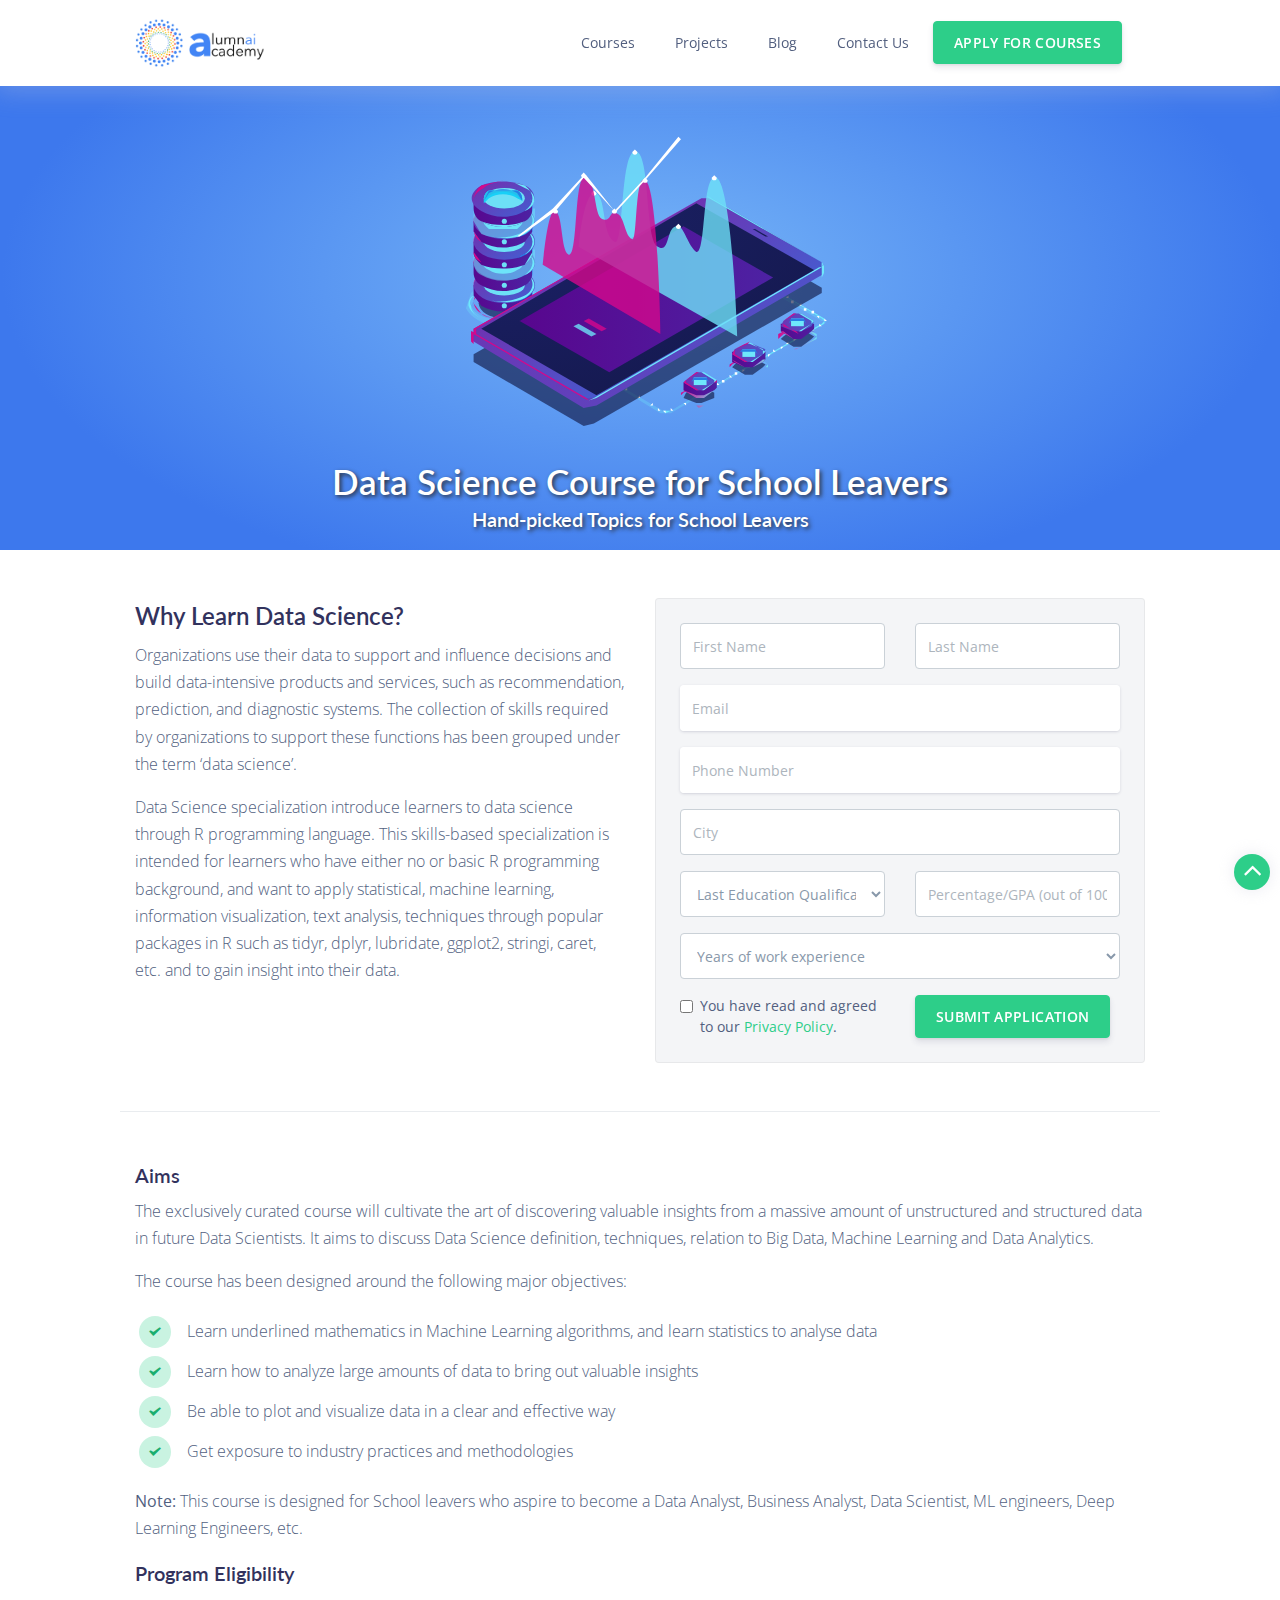
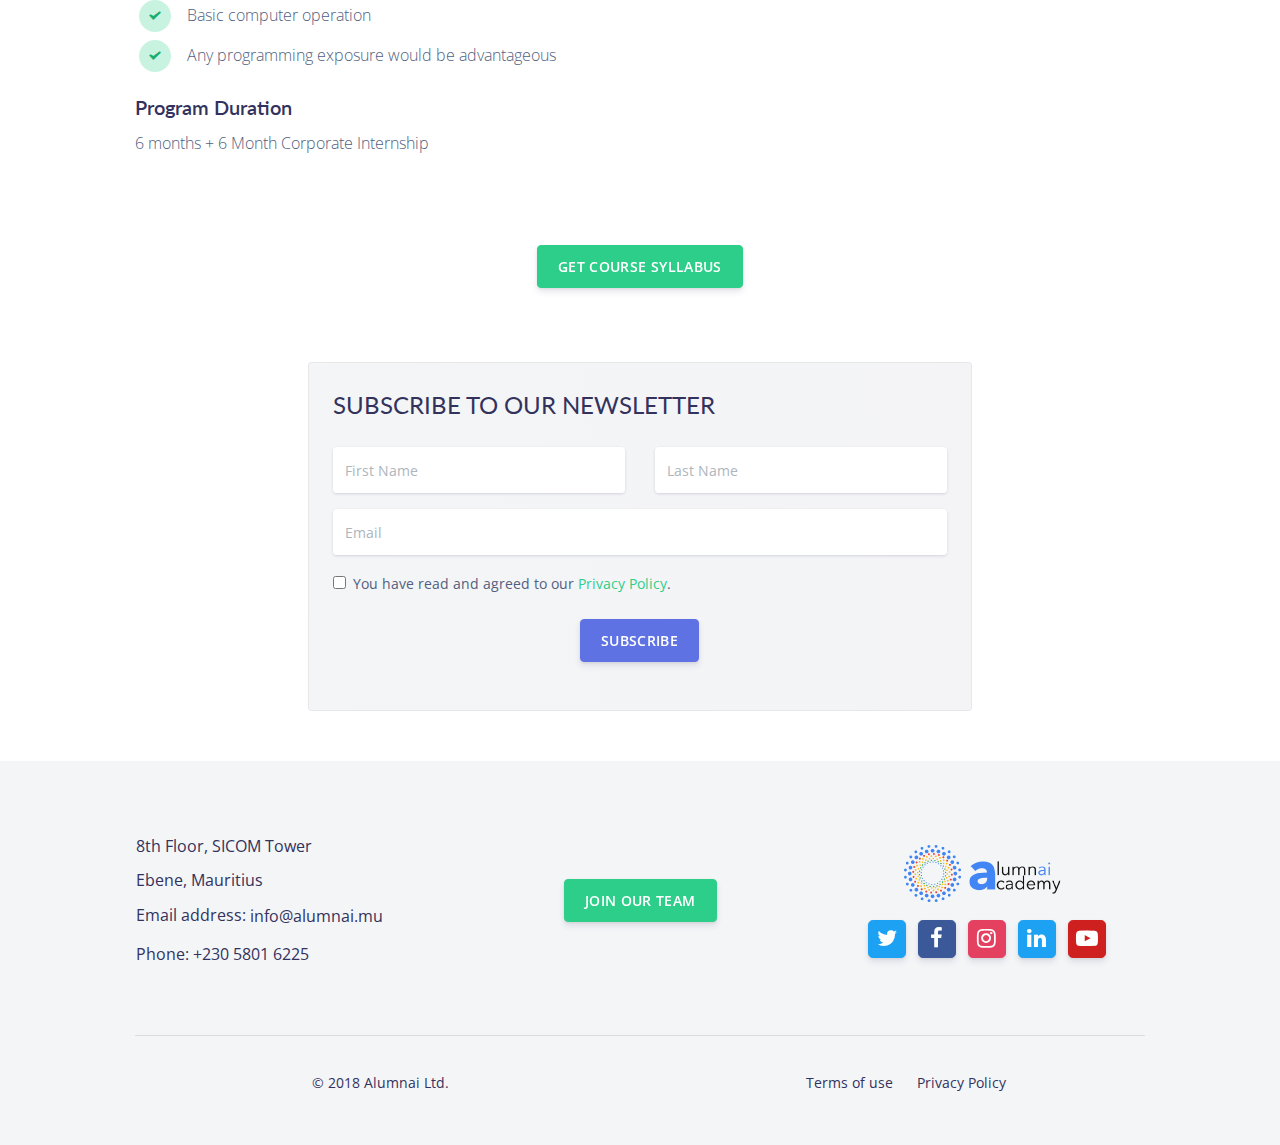
==== commit 74ae4fbe: "Program Syllabus removed from Courses Page ✖" ====
--- a/data-science-course-for-school-leavers.html
+++ b/data-science-course-for-school-leavers.html
@@ -494,65 +494,7 @@
                     </div>
                 </div>
         </div> -->
-                <div class="row py-5 border-top">
-                    <div class="col-sm-12 col-md-12">
-                        <h4>Program Syllabus</h4>
-                        <table class="table table-bordered mt-4">
-                            <thead class="thead-dark">
-                                <tr>
-                                    <th scope="col">Module</th>
-                                    <th scope="col">Module Name</th>
-                                </tr>
-                            </thead>
-                            <tbody>
-                                <tr>
-                                    <td>1</td>
-                                    <td>Data Science Foundations </td>
-                                </tr>
-                                <tr>
-                                    <td>2</td>
-                                    <td>Linux</td>
-                                </tr>
-                                <tr>
-                                    <td>3</td>
-                                    <td>Git & GitHub</td>
-                                </tr>
-                                <tr>
-                                    <td>4</td>
-                                    <td>MS Excel & VBA</td>
-                                </tr>
-                                <tr>
-                                    <td>5</td>
-                                    <td>SQL</td>
-                                </tr>
-                                <tr>
-                                    <td>6</td>
-                                    <td>Fundamentals of R Programming</td>
-                                </tr>
-                                <tr>
-                                    <td>7</td>
-                                    <td>Data Analysis with R</td>
-                                </tr>
-                                <tr>
-                                    <td>8</td>
-                                    <td>Mathematics for Machine Learning</td>
-                                </tr>
-                                <tr>
-                                    <td>9</td>
-                                    <td>Machine Learning</td>
-                                </tr>
-                                <tr>
-                                    <td>10</td>
-                                    <td>Build Interactive Dashboards with Tableau</td>
-                                </tr>
-                                <tr>
-                                    <td class="font-weight-bold">Internship</td>
-                                    <td>Live Project</td>
-                                </tr>
-                            </tbody>
-                        </table>
-                    </div>
-                </div>
+                
             </div>
         </section>
         <section class="py-4">
